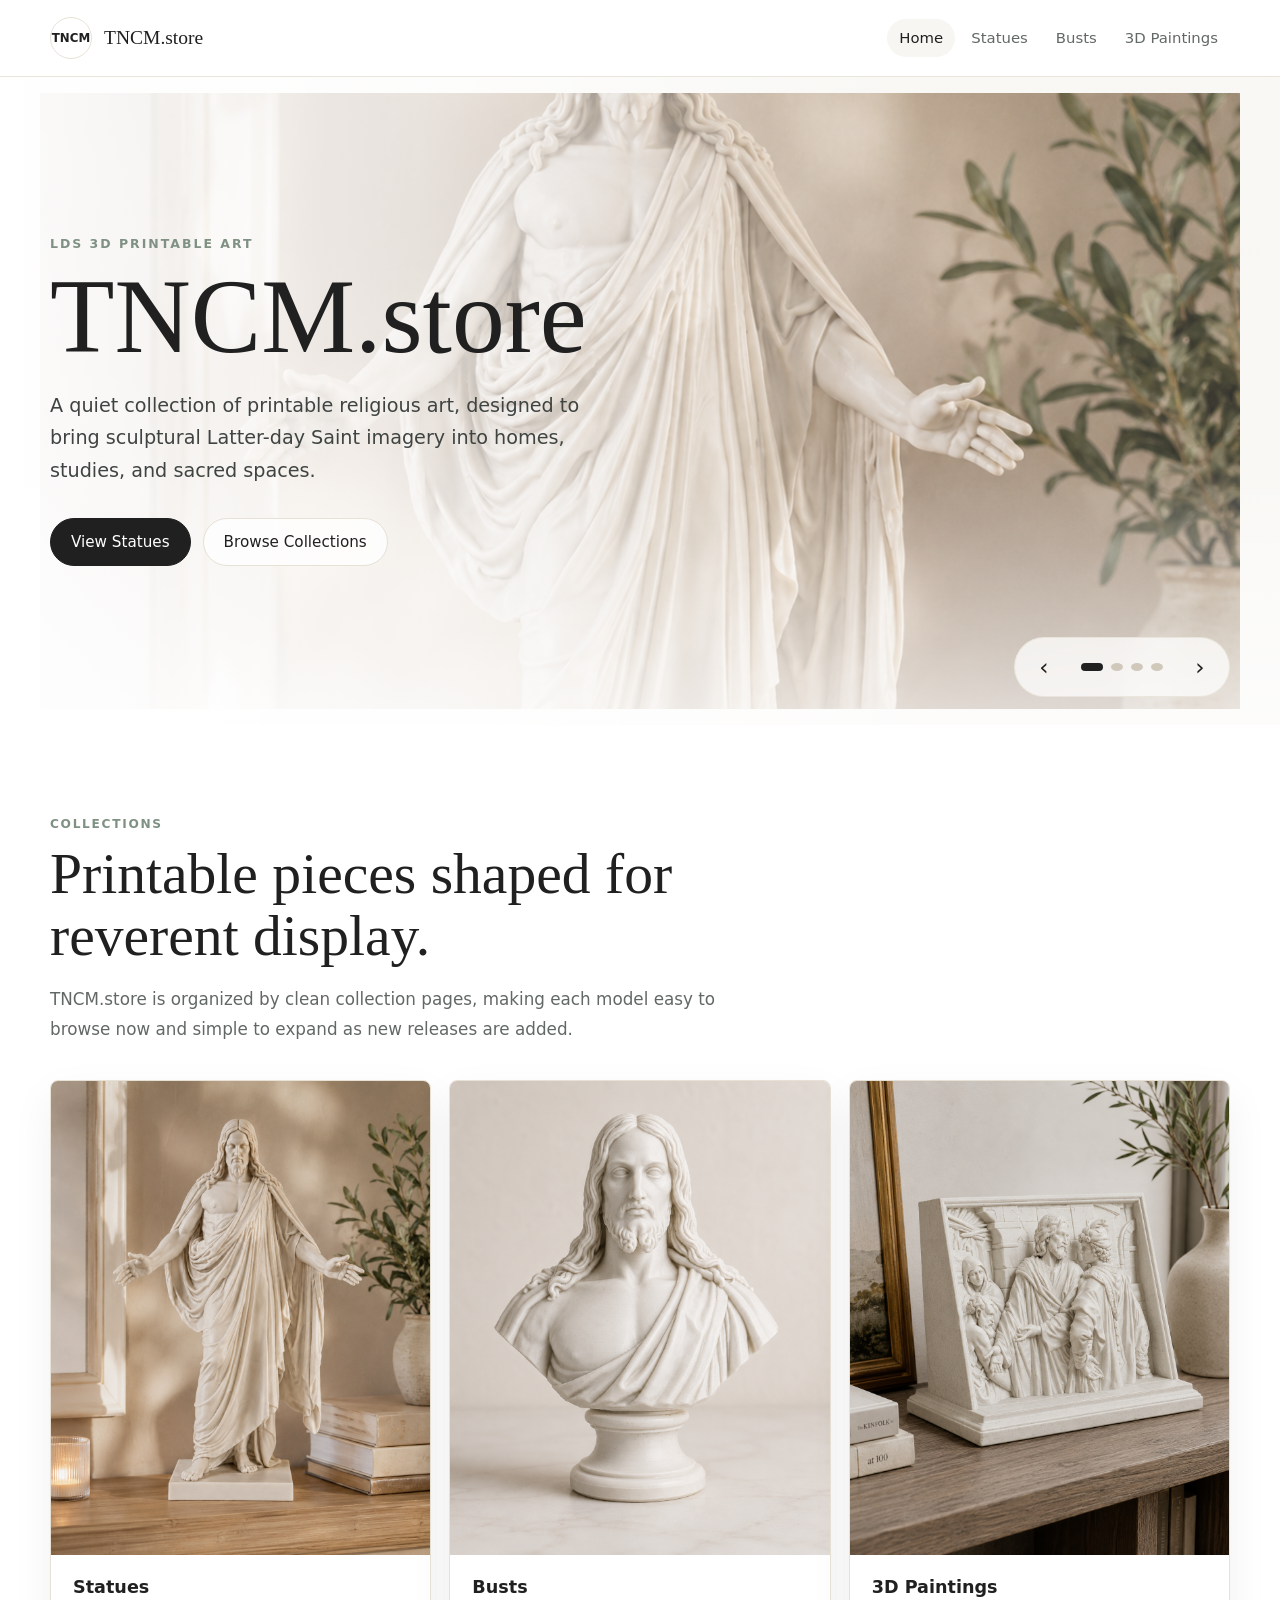
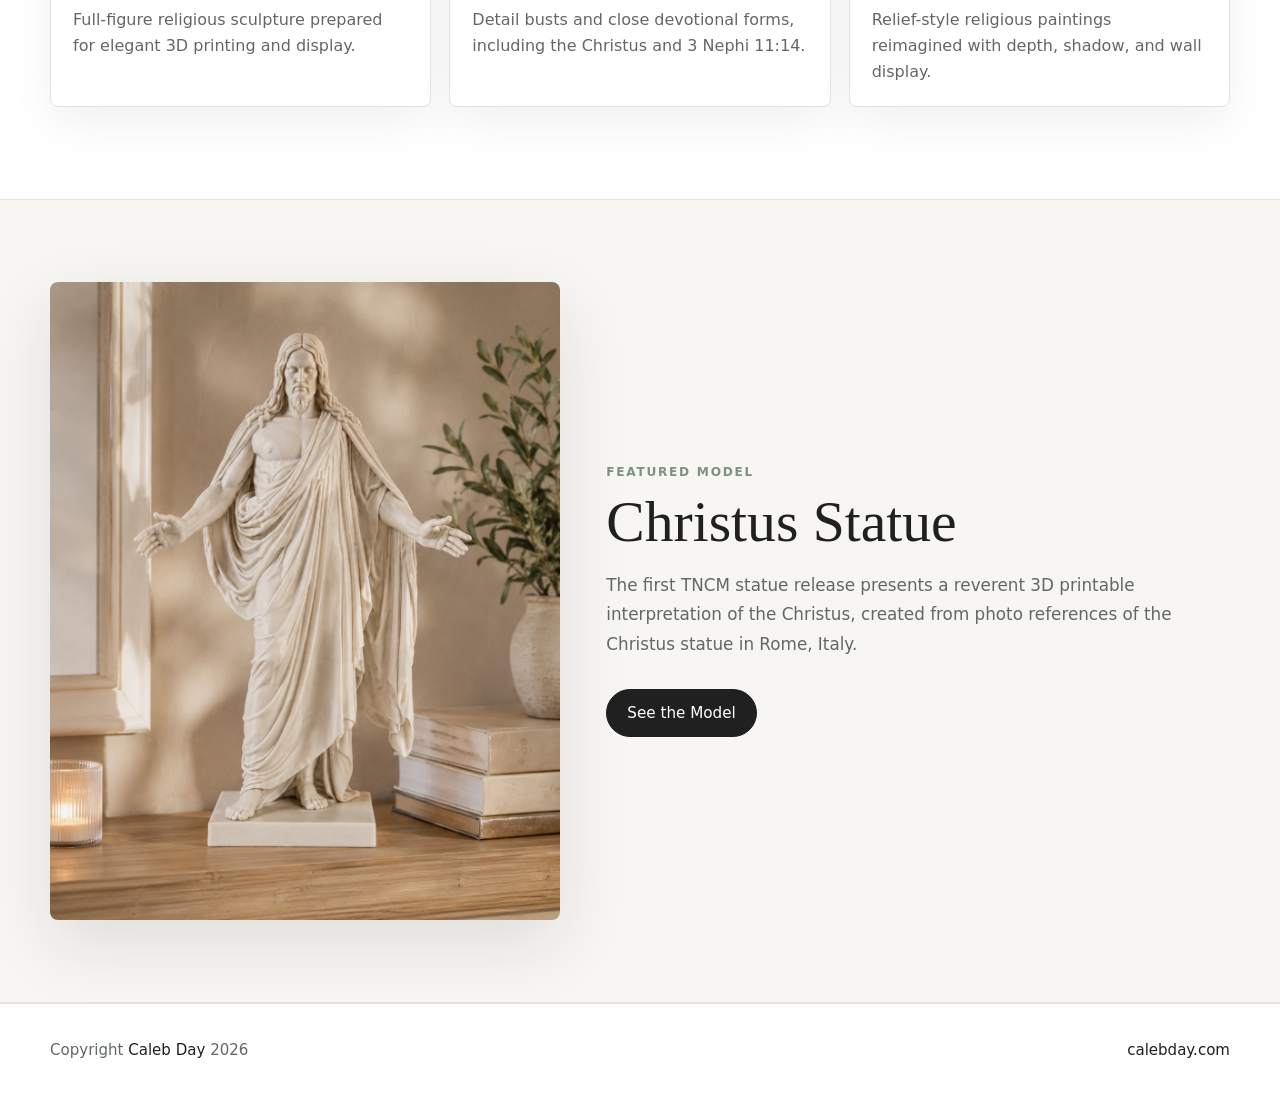
==== index.html @ ee612d79 "Create TNCM Store PWA" ====
<!doctype html>
<html lang="en">
  <head>
    <meta charset="utf-8">
    <meta name="viewport" content="width=device-width, initial-scale=1">
    <meta name="theme-color" content="#ffffff">
    <meta name="description" content="TNCM.store creates elegant Latter-day Saint 3D printable art by Caleb Day.">
    <meta property="og:title" content="TNCM.store">
    <meta property="og:description" content="Elegant LDS 3D printable art for homes, studies, and meaningful spaces.">
    <meta property="og:image" content="Images/Christus/hero.png">
    <meta property="og:type" content="website">
    <title>TNCM.store | LDS 3D Printable Art</title>
    <link rel="canonical" href="https://tncm.store/">
    <link rel="manifest" href="manifest.webmanifest">
    <link rel="icon" href="icons/icon.svg" type="image/svg+xml">
    <link rel="apple-touch-icon" href="icons/icon-192.png">
    <link rel="stylesheet" href="assets/styles.css">
  </head>
  <body>
    <header class="site-header">
      <div class="nav-wrap">
        <a class="brand" href="./" aria-label="TNCM.store home">
          <span class="brand-mark" aria-hidden="true">TNCM</span>
          <span>TNCM.store</span>
        </a>
        <nav class="site-nav" aria-label="Main navigation">
          <a href="./">Home</a>
          <a href="statues/">Statues</a>
          <a href="busts/">Busts</a>
          <a href="3d-paintings/">3D Paintings</a>
        </nav>
      </div>
    </header>

    <main>
      <section class="hero-carousel" data-carousel aria-label="Featured TNCM artwork">
        <div class="carousel-track">
          <figure class="carousel-slide active">
            <img src="Images/Christus/hero.png" alt="Christus statue 3D model in white material">
          </figure>
          <figure class="carousel-slide">
            <img src="Images/Christus Bust/hero.png" alt="Detail from the Christus 3D printable bust">
          </figure>
          <figure class="carousel-slide">
            <img src="Images/3 Nephi 11 14/hero.png" alt="3 Nephi 11:14 3D printable bust">
          </figure>
          <figure class="carousel-slide">
            <img src="Images/ChristAndTheRichYoungRuler/hero.png" alt="Christ and the rich young ruler 3D painting">
          </figure>
        </div>

        <div class="hero-content">
          <p class="eyebrow">LDS 3D printable art</p>
          <h1>TNCM.store</h1>
          <p class="hero-copy">A quiet collection of printable religious art, designed to bring sculptural Latter-day Saint imagery into homes, studies, and sacred spaces.</p>
          <div class="hero-actions">
            <a class="button" href="statues/">View Statues</a>
            <a class="button secondary" href="#collections">Browse Collections</a>
          </div>
        </div>

        <div class="carousel-controls" aria-label="Carousel controls">
          <button class="icon-button" type="button" data-carousel-prev aria-label="Previous image">&#8249;</button>
          <div class="carousel-dots" aria-label="Choose featured image">
            <button class="carousel-dot active" type="button" aria-label="Show image 1"></button>
            <button class="carousel-dot" type="button" aria-label="Show image 2"></button>
            <button class="carousel-dot" type="button" aria-label="Show image 3"></button>
            <button class="carousel-dot" type="button" aria-label="Show image 4"></button>
          </div>
          <button class="icon-button" type="button" data-carousel-next aria-label="Next image">&#8250;</button>
        </div>
      </section>

      <section class="section" id="collections">
        <p class="section-kicker">Collections</p>
        <h2 class="section-heading">Printable pieces shaped for reverent display.</h2>
        <p class="section-lede">TNCM.store is organized by clean collection pages, making each model easy to browse now and simple to expand as new releases are added.</p>

        <div class="collection-grid">
          <a class="collection-card" href="statues/">
            <div class="collection-media">
              <img src="Images/Christus/hero.png" alt="Christus statue collection preview">
            </div>
            <div class="collection-body">
              <h3>Statues</h3>
              <p>Full-figure religious sculpture prepared for elegant 3D printing and display.</p>
            </div>
          </a>

          <a class="collection-card" href="busts/">
            <div class="collection-media">
              <img src="Images/Christus Bust/hero.png" alt="Detail from the Christus collection preview">
            </div>
            <div class="collection-body">
              <h3>Busts</h3>
              <p>Detail busts and close devotional forms, including the Christus and 3 Nephi 11:14.</p>
            </div>
          </a>

          <a class="collection-card" href="3d-paintings/">
            <div class="collection-media">
              <img src="Images/ChristAndTheRichYoungRuler/hero.png" alt="Christ and the rich young ruler 3D painting preview">
            </div>
            <div class="collection-body">
              <h3>3D Paintings</h3>
              <p>Relief-style religious paintings reimagined with depth, shadow, and wall display.</p>
            </div>
          </a>
        </div>
      </section>

      <section class="feature-band">
        <div class="feature-inner">
          <div class="feature-image">
            <img src="Images/Christus/hero.png" alt="Christus statue 3D model preview">
          </div>
          <div>
            <p class="section-kicker">Featured model</p>
            <h2 class="section-heading">Christus Statue</h2>
            <p class="section-lede">The first TNCM statue release presents a reverent 3D printable interpretation of the Christus, created from photo references of the Christus statue in Rome, Italy.</p>
            <div class="button-row">
              <a class="button" href="statues/">See the Model</a>
            </div>
          </div>
        </div>
      </section>
    </main>

    <footer class="site-footer">
      <div class="footer-inner">
        <span>Copyright <a href="https://calebday.com/">Caleb Day</a> 2026</span>
        <a href="https://calebday.com/">calebday.com</a>
      </div>
    </footer>

    <script src="assets/app.js" defer></script>
  </body>
</html>
---- assets/styles.css ----
:root {
  --ink: #202020;
  --muted: #626866;
  --line: #e7e1d6;
  --paper: #ffffff;
  --soft: #f7f6f2;
  --stone: #b7afa2;
  --gold: #c3a35f;
  --sage: #7f9183;
  --shadow: 0 24px 70px rgba(24, 24, 24, 0.11);
  --max: 1180px;
  --header: 76px;
}

* {
  box-sizing: border-box;
}

html {
  color: var(--ink);
  background: var(--paper);
  font-family: Inter, ui-sans-serif, system-ui, -apple-system, BlinkMacSystemFont, "Segoe UI", sans-serif;
  scroll-behavior: smooth;
}

body {
  margin: 0;
  min-width: 320px;
  color: var(--ink);
  background: var(--paper);
}

body.modal-open {
  overflow: hidden;
}

img {
  display: block;
  max-width: 100%;
}

a {
  color: inherit;
}

.site-header {
  position: sticky;
  top: 0;
  z-index: 20;
  border-bottom: 1px solid rgba(231, 225, 214, 0.88);
  background: rgba(255, 255, 255, 0.88);
  backdrop-filter: blur(18px);
}

.nav-wrap {
  width: calc(100% - 32px);
  max-width: var(--max);
  min-height: var(--header);
  margin: 0 auto;
  display: flex;
  align-items: center;
  justify-content: space-between;
  gap: 24px;
}

.brand {
  display: inline-flex;
  align-items: center;
  gap: 12px;
  min-width: max-content;
  text-decoration: none;
  font-family: Georgia, "Times New Roman", serif;
  font-size: 1.22rem;
  letter-spacing: 0;
}

.brand-mark {
  display: grid;
  width: 42px;
  height: 42px;
  place-items: center;
  border: 1px solid var(--line);
  border-radius: 50%;
  color: var(--ink);
  font-family: Inter, ui-sans-serif, system-ui, sans-serif;
  font-size: 0.74rem;
  font-weight: 700;
}

.site-nav {
  display: flex;
  align-items: center;
  justify-content: flex-end;
  gap: 4px;
  overflow-x: auto;
  scrollbar-width: none;
}

.site-nav::-webkit-scrollbar {
  display: none;
}

.site-nav a {
  min-width: max-content;
  padding: 10px 12px;
  border-radius: 999px;
  color: var(--muted);
  font-size: 0.93rem;
  text-decoration: none;
  transition: color 160ms ease, background 160ms ease;
}

.site-nav a:hover,
.site-nav a:focus-visible,
.site-nav a.active {
  color: var(--ink);
  background: var(--soft);
  outline: none;
}

.hero-carousel {
  position: relative;
  display: grid;
  min-height: 520px;
  height: clamp(520px, 72svh, 720px);
  isolation: isolate;
  overflow: hidden;
  background: var(--soft);
}

.hero-carousel::after {
  content: "";
  position: absolute;
  inset: 0;
  z-index: 2;
  background:
    linear-gradient(90deg, rgba(255, 255, 255, 0.95) 0%, rgba(255, 255, 255, 0.76) 33%, rgba(255, 255, 255, 0.1) 72%),
    linear-gradient(0deg, rgba(255, 255, 255, 0.72), rgba(255, 255, 255, 0.08) 42%);
  pointer-events: none;
}

.carousel-track {
  position: absolute;
  inset: 0;
  z-index: 1;
}

.carousel-slide {
  position: absolute;
  inset: 0;
  opacity: 0;
  transition: opacity 600ms ease;
}

.carousel-slide.active {
  opacity: 1;
}

.carousel-slide img {
  width: 100%;
  height: 100%;
  object-fit: cover;
  object-position: center 30%;
}

.hero-content {
  position: relative;
  z-index: 3;
  align-self: center;
  width: calc(100% - 32px);
  max-width: var(--max);
  margin: 0 auto;
  padding: 48px 0;
}

.eyebrow {
  margin: 0 0 16px;
  color: var(--sage);
  font-size: 0.78rem;
  font-weight: 700;
  letter-spacing: 0.16em;
  text-transform: uppercase;
}

h1,
h2,
h3,
p {
  overflow-wrap: anywhere;
}

h1,
.page-title {
  max-width: 680px;
  margin: 0;
  font-family: Georgia, "Times New Roman", serif;
  font-size: 6.6rem;
  font-weight: 400;
  line-height: 0.95;
  letter-spacing: 0;
}

.hero-copy {
  max-width: 560px;
  margin: 22px 0 0;
  color: #3f4442;
  font-size: 1.2rem;
  line-height: 1.7;
}

.hero-actions,
.button-row {
  display: flex;
  flex-wrap: wrap;
  align-items: center;
  gap: 12px;
  margin-top: 30px;
}

.button,
button.button {
  display: inline-flex;
  min-height: 48px;
  align-items: center;
  justify-content: center;
  gap: 10px;
  border: 1px solid var(--ink);
  border-radius: 999px;
  padding: 0 20px;
  background: var(--ink);
  color: #ffffff;
  font: inherit;
  font-size: 0.95rem;
  text-decoration: none;
  cursor: pointer;
  transition: background 160ms ease, border-color 160ms ease, color 160ms ease, transform 160ms ease;
}

.button:hover,
.button:focus-visible {
  background: #000000;
  border-color: #000000;
  outline: none;
  transform: translateY(-1px);
}

.button.secondary {
  background: rgba(255, 255, 255, 0.82);
  color: var(--ink);
  border-color: var(--line);
}

.button.secondary:hover,
.button.secondary:focus-visible {
  background: #ffffff;
  border-color: var(--ink);
}

.carousel-controls {
  position: absolute;
  right: max(16px, calc((100vw - var(--max)) / 2));
  bottom: 28px;
  z-index: 4;
  display: flex;
  align-items: center;
  gap: 10px;
  padding: 8px;
  border: 1px solid rgba(231, 225, 214, 0.8);
  border-radius: 999px;
  background: rgba(255, 255, 255, 0.74);
  backdrop-filter: blur(14px);
}

.icon-button {
  display: grid;
  width: 42px;
  height: 42px;
  place-items: center;
  border: 1px solid transparent;
  border-radius: 50%;
  background: transparent;
  color: var(--ink);
  font: inherit;
  font-size: 1.45rem;
  line-height: 1;
  cursor: pointer;
}

.icon-button:hover,
.icon-button:focus-visible {
  border-color: var(--line);
  background: #ffffff;
  outline: none;
}

.carousel-dots {
  display: flex;
  align-items: center;
  gap: 8px;
  padding: 0 6px;
}

.carousel-dot {
  width: 8px;
  height: 8px;
  border: 0;
  border-radius: 50%;
  background: #cfc8bb;
  cursor: pointer;
}

.carousel-dot.active {
  width: 22px;
  border-radius: 999px;
  background: var(--ink);
}

.section {
  width: calc(100% - 32px);
  max-width: var(--max);
  margin: 0 auto;
  padding: 92px 0;
}

.section.compact {
  padding: 64px 0;
}

.section-kicker {
  margin: 0 0 12px;
  color: var(--sage);
  font-size: 0.76rem;
  font-weight: 800;
  letter-spacing: 0.14em;
  text-transform: uppercase;
}

.section-heading {
  max-width: 820px;
  margin: 0;
  font-family: Georgia, "Times New Roman", serif;
  font-size: 3.6rem;
  font-weight: 400;
  line-height: 1.08;
  letter-spacing: 0;
}

.section-lede {
  max-width: 720px;
  margin: 18px 0 0;
  color: var(--muted);
  font-size: 1.05rem;
  line-height: 1.75;
}

.collection-grid {
  display: grid;
  grid-template-columns: repeat(3, minmax(0, 1fr));
  gap: 18px;
  margin-top: 36px;
}

.collection-card {
  min-width: 0;
  overflow: hidden;
  border: 1px solid var(--line);
  border-radius: 8px;
  background: #ffffff;
  text-decoration: none;
  box-shadow: 0 16px 44px rgba(23, 23, 23, 0.06);
  transition: transform 180ms ease, box-shadow 180ms ease, border-color 180ms ease;
}

.collection-card:hover,
.collection-card:focus-visible {
  border-color: #d5c395;
  box-shadow: var(--shadow);
  outline: none;
  transform: translateY(-3px);
}

.collection-media {
  aspect-ratio: 4 / 5;
  background: var(--soft);
}

.collection-media img {
  width: 100%;
  height: 100%;
  object-fit: cover;
  object-position: center 28%;
}

.collection-media.wide img {
  object-fit: contain;
  padding: 18px;
  background: #ffffff;
}

.product-stack {
  display: grid;
  gap: 96px;
}

.collection-placeholder {
  display: grid;
  height: 100%;
  place-items: center;
  border-bottom: 1px solid var(--line);
  background:
    linear-gradient(135deg, rgba(195, 163, 95, 0.16), rgba(127, 145, 131, 0.1)),
    #fbfaf7;
  color: var(--stone);
  font-family: Georgia, "Times New Roman", serif;
  font-size: 4.2rem;
}

.collection-body {
  padding: 22px;
}

.collection-body h3 {
  margin: 0;
  font-size: 1.1rem;
  letter-spacing: 0;
}

.collection-body p {
  margin: 10px 0 0;
  color: var(--muted);
  line-height: 1.6;
}

.feature-band {
  background: var(--soft);
  border-block: 1px solid var(--line);
}

.feature-inner {
  width: calc(100% - 32px);
  max-width: var(--max);
  margin: 0 auto;
  padding: 82px 0;
  display: grid;
  grid-template-columns: minmax(0, 0.9fr) minmax(0, 1.1fr);
  gap: 46px;
  align-items: center;
}

.feature-image {
  overflow: hidden;
  border-radius: 8px;
  background: #ffffff;
  box-shadow: var(--shadow);
}

.feature-image img {
  width: 100%;
  aspect-ratio: 4 / 5;
  object-fit: cover;
  object-position: center 25%;
}

.page-hero {
  border-bottom: 1px solid var(--line);
  background: var(--soft);
}

.page-hero-inner {
  width: calc(100% - 32px);
  max-width: var(--max);
  margin: 0 auto;
  padding: 86px 0 64px;
}

.page-hero .page-title {
  font-size: 5.6rem;
}

.page-hero-copy {
  max-width: 760px;
  margin: 22px 0 0;
  color: var(--muted);
  font-size: 1.1rem;
  line-height: 1.75;
}

.product-showcase {
  display: grid;
  grid-template-columns: minmax(0, 1.05fr) minmax(320px, 0.95fr);
  gap: 54px;
  align-items: start;
}

.product-gallery {
  min-width: 0;
}

.main-image {
  overflow: hidden;
  border: 1px solid var(--line);
  border-radius: 8px;
  background: var(--soft);
  box-shadow: var(--shadow);
}

.main-image img {
  width: 100%;
  aspect-ratio: 4 / 5;
  object-fit: cover;
  object-position: center 25%;
}

.main-image.wide img {
  aspect-ratio: 5 / 4;
  object-fit: contain;
  padding: 18px;
  background: #ffffff;
}

.thumbnail-row {
  display: grid;
  grid-template-columns: repeat(6, minmax(0, 1fr));
  gap: 10px;
  margin-top: 12px;
}

.thumbnail {
  overflow: hidden;
  border: 1px solid var(--line);
  border-radius: 8px;
  padding: 0;
  background: #ffffff;
  cursor: pointer;
}

.thumbnail[aria-current="true"] {
  border-color: var(--gold);
  box-shadow: 0 0 0 2px rgba(195, 163, 95, 0.24);
}

.thumbnail img {
  width: 100%;
  aspect-ratio: 1;
  object-fit: cover;
  object-position: center 25%;
}

.thumbnail.contain img {
  object-fit: contain;
  padding: 6px;
  background: #ffffff;
}

.product-info {
  padding-top: 12px;
}

.product-info h2 {
  margin: 0;
  font-family: Georgia, "Times New Roman", serif;
  font-size: 3.2rem;
  font-weight: 400;
  line-height: 1.08;
  letter-spacing: 0;
}

.product-info p {
  color: var(--muted);
  font-size: 1rem;
  line-height: 1.75;
}

.scripture-quote {
  margin: 24px 0;
  padding: 22px 24px;
  border-left: 3px solid var(--gold);
  background: var(--soft);
  color: #3f4442;
  font-family: Georgia, "Times New Roman", serif;
  font-size: 1.18rem;
  line-height: 1.6;
}

.scripture-quote cite {
  display: block;
  margin-top: 12px;
  color: var(--muted);
  font-family: Inter, ui-sans-serif, system-ui, sans-serif;
  font-size: 0.86rem;
  font-style: normal;
  letter-spacing: 0.08em;
  text-transform: uppercase;
}

.detail-list {
  display: grid;
  gap: 12px;
  margin: 28px 0;
  padding: 0;
  list-style: none;
}

.detail-list li {
  display: flex;
  gap: 12px;
  align-items: baseline;
  padding-bottom: 12px;
  border-bottom: 1px solid var(--line);
  color: var(--muted);
}

.detail-list strong {
  min-width: 118px;
  color: var(--ink);
  font-size: 0.86rem;
  text-transform: uppercase;
  letter-spacing: 0.08em;
}

.text-link {
  color: var(--ink);
  text-decoration-thickness: 1px;
  text-underline-offset: 4px;
}

.text-link:hover,
.text-link:focus-visible {
  color: #000000;
  outline: none;
}

.gallery-grid {
  display: grid;
  grid-template-columns: repeat(3, minmax(0, 1fr));
  gap: 14px;
  margin-top: 36px;
}

.gallery-grid img {
  width: 100%;
  aspect-ratio: 4 / 5;
  object-fit: cover;
  object-position: center 25%;
  border: 1px solid var(--line);
  border-radius: 8px;
  background: var(--soft);
}

.gallery-grid.wide img {
  aspect-ratio: 5 / 4;
  object-fit: contain;
  padding: 14px;
  background: #ffffff;
}

.gallery-grid img.contain {
  object-fit: contain;
  padding: 14px;
  background: #ffffff;
}

.empty-state {
  width: 100%;
  max-width: 760px;
  padding: 46px;
  border: 1px solid var(--line);
  border-radius: 8px;
  background: #ffffff;
  box-shadow: 0 16px 44px rgba(23, 23, 23, 0.06);
}

.empty-state h2 {
  margin: 0;
  font-family: Georgia, "Times New Roman", serif;
  font-size: 3rem;
  font-weight: 400;
}

.empty-state p {
  color: var(--muted);
  line-height: 1.7;
}

.modal {
  position: fixed;
  inset: 0;
  z-index: 50;
  display: none;
  align-items: center;
  justify-content: center;
  padding: 20px;
  background: rgba(32, 32, 32, 0.34);
}

.modal.open {
  display: flex;
}

.modal-panel {
  position: relative;
  width: min(440px, 100%);
  border: 1px solid var(--line);
  border-radius: 8px;
  padding: 34px;
  background: #ffffff;
  box-shadow: var(--shadow);
  text-align: center;
}

.modal-panel h2 {
  margin: 0;
  font-family: Georgia, "Times New Roman", serif;
  font-size: 2.25rem;
  font-weight: 400;
}

.modal-panel p {
  margin: 12px 0 0;
  color: var(--muted);
  line-height: 1.6;
}

.modal-close {
  position: absolute;
  top: 12px;
  right: 12px;
}

.site-footer {
  border-top: 1px solid var(--line);
  background: #ffffff;
}

.footer-inner {
  width: calc(100% - 32px);
  max-width: var(--max);
  min-height: 92px;
  margin: 0 auto;
  display: flex;
  align-items: center;
  justify-content: space-between;
  gap: 16px;
  color: var(--muted);
  font-size: 0.94rem;
}

.footer-inner a {
  color: var(--ink);
  text-decoration: none;
}

.footer-inner a:hover,
.footer-inner a:focus-visible {
  text-decoration: underline;
  text-underline-offset: 4px;
  outline: none;
}

@media (max-width: 900px) {
  .nav-wrap {
    align-items: flex-start;
    flex-direction: column;
    gap: 10px;
    padding: 14px 0;
  }

  .site-nav {
    width: 100%;
    justify-content: flex-start;
  }

  .hero-carousel {
    min-height: 560px;
    height: 72svh;
  }

  .hero-carousel::after {
    background:
      linear-gradient(0deg, rgba(255, 255, 255, 0.94) 0%, rgba(255, 255, 255, 0.72) 42%, rgba(255, 255, 255, 0.18) 100%);
  }

  .hero-content {
    align-self: end;
    padding-bottom: 92px;
  }

  h1,
  .page-title {
    font-size: 4.4rem;
  }

  .hero-copy {
    font-size: 1.08rem;
  }

  .section-heading {
    font-size: 2.9rem;
  }

  .collection-placeholder {
    font-size: 3.4rem;
  }

  .page-hero .page-title {
    font-size: 4.2rem;
  }

  .product-info h2 {
    font-size: 2.8rem;
  }

  .carousel-controls {
    right: 16px;
    left: 16px;
    justify-content: space-between;
  }

  .collection-grid,
  .feature-inner,
  .product-showcase {
    grid-template-columns: 1fr;
  }

  .feature-inner {
    gap: 30px;
  }

  .product-info {
    padding-top: 0;
  }
}

@media (max-width: 640px) {
  h1,
  .page-title {
    font-size: 3.35rem;
  }

  .hero-copy {
    font-size: 1rem;
  }

  .section-heading {
    font-size: 2.35rem;
  }

  .collection-placeholder {
    font-size: 2.8rem;
  }

  .page-hero .page-title {
    font-size: 3.2rem;
  }

  .product-info h2,
  .empty-state h2 {
    font-size: 2.35rem;
  }

  .section {
    padding: 68px 0;
  }

  .page-hero-inner {
    padding: 64px 0 48px;
  }

  .hero-actions,
  .button-row {
    align-items: stretch;
    flex-direction: column;
  }

  .button,
  button.button {
    width: 100%;
  }

  .thumbnail-row {
    grid-template-columns: repeat(3, minmax(0, 1fr));
  }

  .gallery-grid {
    grid-template-columns: repeat(2, minmax(0, 1fr));
  }

  .detail-list li {
    display: grid;
    gap: 4px;
  }

  .footer-inner {
    align-items: flex-start;
    flex-direction: column;
    justify-content: center;
    padding: 24px 0;
  }
}
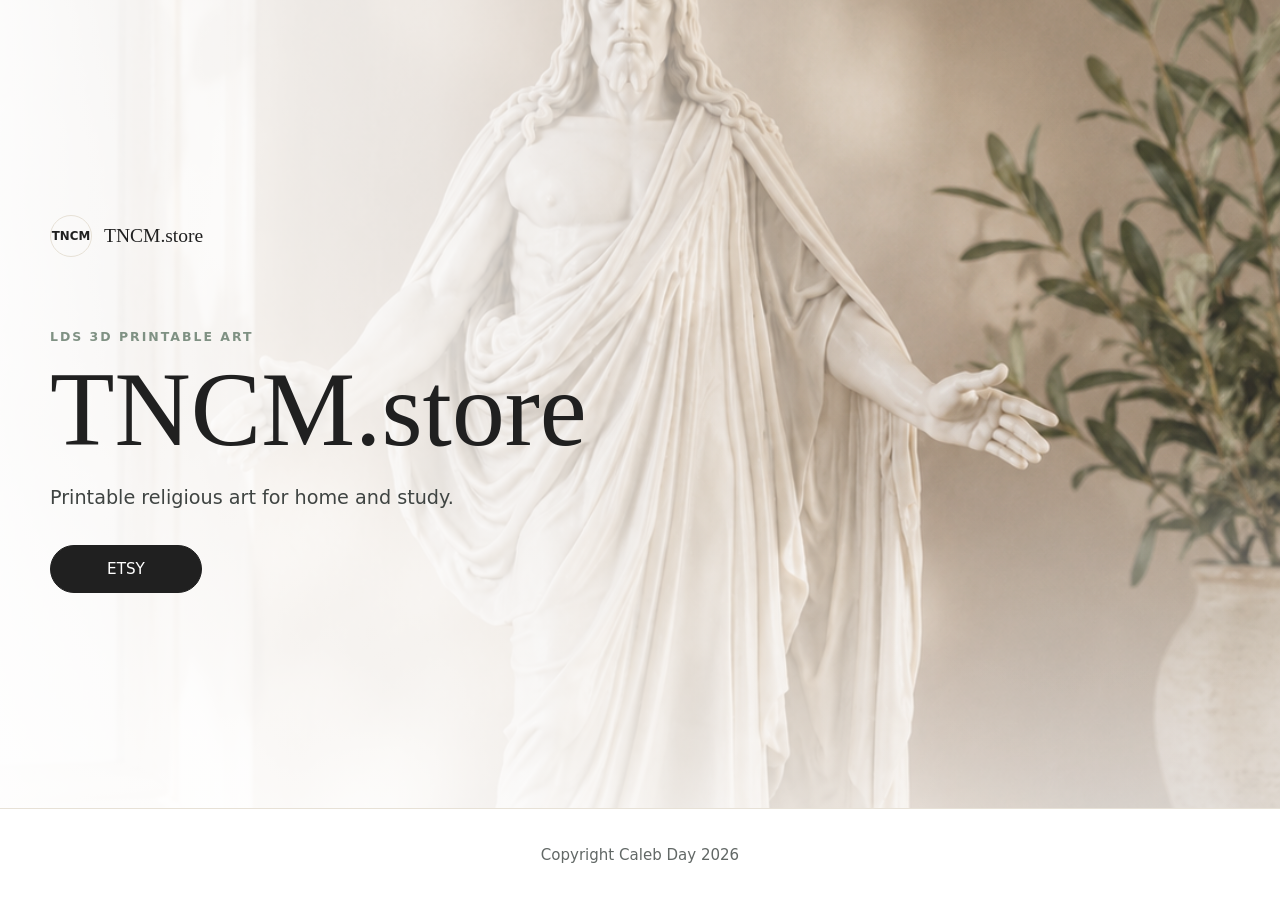
==== commit 3e048d39: "Prepare temporary Pages landing page" ====
--- a/index.html
+++ b/index.html
@@ -16,120 +16,31 @@
     <link rel="apple-touch-icon" href="icons/icon-192.png">
     <link rel="stylesheet" href="assets/styles.css">
   </head>
-  <body>
-    <header class="site-header">
-      <div class="nav-wrap">
-        <a class="brand" href="./" aria-label="TNCM.store home">
-          <span class="brand-mark" aria-hidden="true">TNCM</span>
-          <span>TNCM.store</span>
-        </a>
-        <nav class="site-nav" aria-label="Main navigation">
-          <a href="./">Home</a>
-          <a href="statues/">Statues</a>
-          <a href="busts/">Busts</a>
-          <a href="3d-paintings/">3D Paintings</a>
-        </nav>
-      </div>
-    </header>
+  <body class="landing-page">
+    <main>
+      <section class="temporary-landing" aria-label="TNCM.store">
+        <figure class="landing-hero-image" aria-hidden="true">
+          <img src="Images/Christus/hero.png" alt="">
+        </figure>
 
-    <main>
-      <section class="hero-carousel" data-carousel aria-label="Featured TNCM artwork">
-        <div class="carousel-track">
-          <figure class="carousel-slide active">
-            <img src="Images/Christus/hero.png" alt="Christus statue 3D model in white material">
-          </figure>
-          <figure class="carousel-slide">
-            <img src="Images/Christus Bust/hero.png" alt="Detail from the Christus 3D printable bust">
-          </figure>
-          <figure class="carousel-slide">
-            <img src="Images/3 Nephi 11 14/hero.png" alt="3 Nephi 11:14 3D printable bust">
-          </figure>
-          <figure class="carousel-slide">
-            <img src="Images/ChristAndTheRichYoungRuler/hero.png" alt="Christ and the rich young ruler 3D painting">
-          </figure>
-        </div>
-
-        <div class="hero-content">
+        <div class="landing-content">
+          <div class="landing-brand" aria-label="TNCM.store">
+            <span class="brand-mark" aria-hidden="true">TNCM</span>
+            <span>TNCM.store</span>
+          </div>
           <p class="eyebrow">LDS 3D printable art</p>
           <h1>TNCM.store</h1>
-          <p class="hero-copy">A quiet collection of printable religious art, designed to bring sculptural Latter-day Saint imagery into homes, studies, and sacred spaces.</p>
+          <p class="hero-copy">Printable religious art for home and study.</p>
           <div class="hero-actions">
-            <a class="button" href="statues/">View Statues</a>
-            <a class="button secondary" href="#collections">Browse Collections</a>
-          </div>
-        </div>
-
-        <div class="carousel-controls" aria-label="Carousel controls">
-          <button class="icon-button" type="button" data-carousel-prev aria-label="Previous image">&#8249;</button>
-          <div class="carousel-dots" aria-label="Choose featured image">
-            <button class="carousel-dot active" type="button" aria-label="Show image 1"></button>
-            <button class="carousel-dot" type="button" aria-label="Show image 2"></button>
-            <button class="carousel-dot" type="button" aria-label="Show image 3"></button>
-            <button class="carousel-dot" type="button" aria-label="Show image 4"></button>
-          </div>
-          <button class="icon-button" type="button" data-carousel-next aria-label="Next image">&#8250;</button>
-        </div>
-      </section>
-
-      <section class="section" id="collections">
-        <p class="section-kicker">Collections</p>
-        <h2 class="section-heading">Printable pieces shaped for reverent display.</h2>
-        <p class="section-lede">TNCM.store is organized by clean collection pages, making each model easy to browse now and simple to expand as new releases are added.</p>
-
-        <div class="collection-grid">
-          <a class="collection-card" href="statues/">
-            <div class="collection-media">
-              <img src="Images/Christus/hero.png" alt="Christus statue collection preview">
-            </div>
-            <div class="collection-body">
-              <h3>Statues</h3>
-              <p>Full-figure religious sculpture prepared for elegant 3D printing and display.</p>
-            </div>
-          </a>
-
-          <a class="collection-card" href="busts/">
-            <div class="collection-media">
-              <img src="Images/Christus Bust/hero.png" alt="Detail from the Christus collection preview">
-            </div>
-            <div class="collection-body">
-              <h3>Busts</h3>
-              <p>Detail busts and close devotional forms, including the Christus and 3 Nephi 11:14.</p>
-            </div>
-          </a>
-
-          <a class="collection-card" href="3d-paintings/">
-            <div class="collection-media">
-              <img src="Images/ChristAndTheRichYoungRuler/hero.png" alt="Christ and the rich young ruler 3D painting preview">
-            </div>
-            <div class="collection-body">
-              <h3>3D Paintings</h3>
-              <p>Relief-style religious paintings reimagined with depth, shadow, and wall display.</p>
-            </div>
-          </a>
-        </div>
-      </section>
-
-      <section class="feature-band">
-        <div class="feature-inner">
-          <div class="feature-image">
-            <img src="Images/Christus/hero.png" alt="Christus statue 3D model preview">
-          </div>
-          <div>
-            <p class="section-kicker">Featured model</p>
-            <h2 class="section-heading">Christus Statue</h2>
-            <p class="section-lede">The first TNCM statue release presents a reverent 3D printable interpretation of the Christus, created from photo references of the Christus statue in Rome, Italy.</p>
-            <div class="button-row">
-              <a class="button" href="statues/">See the Model</a>
-            </div>
+            <a class="button" href="https://www.etsy.com/shop/TNCMstore" target="_blank" rel="noopener">ETSY</a>
           </div>
         </div>
       </section>
     </main>
 
-    <footer class="site-footer">
+    <footer class="site-footer landing-footer">
       <div class="footer-inner">
-        <span>Copyright <a href="https://calebday.com/">Caleb Day</a> 2026</span>
-        <a href="https://calebday.com/">calebday.com</a>
+        <span>Copyright Caleb Day 2026</span>
       </div>
     </footer>
 
--- a/assets/styles.css
+++ b/assets/styles.css
@@ -256,6 +256,77 @@
   border-color: var(--ink);
 }
 
+.landing-page {
+  background: var(--soft);
+}
+
+.temporary-landing {
+  position: relative;
+  min-height: calc(100svh - 92px);
+  display: grid;
+  align-items: center;
+  isolation: isolate;
+  overflow: hidden;
+  padding: 54px 0;
+  background: var(--soft);
+}
+
+.temporary-landing::after {
+  content: "";
+  position: absolute;
+  inset: 0;
+  z-index: 2;
+  background:
+    linear-gradient(90deg, rgba(255, 255, 255, 0.96) 0%, rgba(255, 255, 255, 0.78) 34%, rgba(255, 255, 255, 0.08) 74%),
+    linear-gradient(0deg, rgba(255, 255, 255, 0.66), rgba(255, 255, 255, 0.06) 48%);
+  pointer-events: none;
+}
+
+.landing-hero-image {
+  position: absolute;
+  inset: 0;
+  z-index: 1;
+  margin: 0;
+}
+
+.landing-hero-image img {
+  width: 100%;
+  height: 100%;
+  object-fit: cover;
+  object-position: center 28%;
+}
+
+.landing-content {
+  position: relative;
+  z-index: 3;
+  width: calc(100% - 32px);
+  max-width: var(--max);
+  margin: 0 auto;
+}
+
+.landing-brand {
+  display: inline-flex;
+  align-items: center;
+  gap: 12px;
+  margin-bottom: 72px;
+  font-family: Georgia, "Times New Roman", serif;
+  font-size: 1.22rem;
+  letter-spacing: 0;
+}
+
+.temporary-landing .button {
+  min-width: 152px;
+}
+
+.landing-footer {
+  background: var(--paper);
+}
+
+.landing-footer .footer-inner {
+  min-height: 92px;
+  justify-content: center;
+}
+
 .carousel-controls {
   position: absolute;
   right: max(16px, calc((100vw - var(--max)) / 2));
@@ -785,6 +856,24 @@
     padding-bottom: 92px;
   }
 
+  .temporary-landing {
+    min-height: calc(100svh - 82px);
+  }
+
+  .temporary-landing::after {
+    background:
+      linear-gradient(0deg, rgba(255, 255, 255, 0.96) 0%, rgba(255, 255, 255, 0.76) 46%, rgba(255, 255, 255, 0.14) 100%);
+  }
+
+  .landing-content {
+    align-self: end;
+    padding-bottom: 56px;
+  }
+
+  .landing-brand {
+    margin-bottom: 54px;
+  }
+
   h1,
   .page-title {
     font-size: 4.4rem;
@@ -864,6 +953,19 @@
 
   .page-hero-inner {
     padding: 64px 0 48px;
+  }
+
+  .temporary-landing {
+    min-height: calc(100svh - 76px);
+    padding: 34px 0;
+  }
+
+  .landing-content {
+    padding-bottom: 34px;
+  }
+
+  .landing-brand {
+    margin-bottom: 44px;
   }
 
   .hero-actions,
@@ -896,4 +998,10 @@
     justify-content: center;
     padding: 24px 0;
   }
-}
+
+  .landing-footer .footer-inner {
+    align-items: center;
+    padding: 24px 0;
+    text-align: center;
+  }
+}
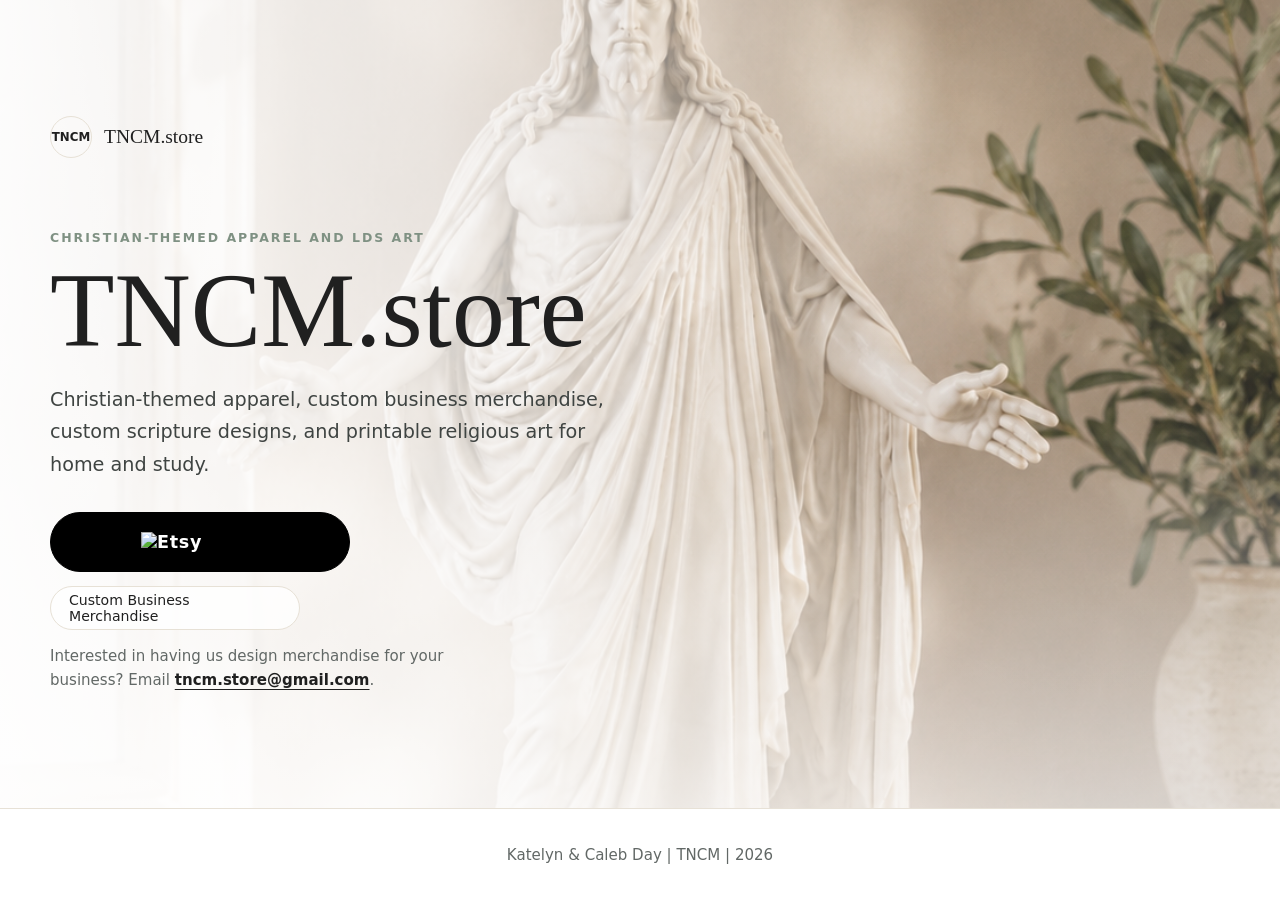
==== commit 28480e8e: "Update landing page merchandise CTAs" ====
--- a/index.html
+++ b/index.html
@@ -4,12 +4,12 @@
     <meta charset="utf-8">
     <meta name="viewport" content="width=device-width, initial-scale=1">
     <meta name="theme-color" content="#ffffff">
-    <meta name="description" content="TNCM.store creates elegant Latter-day Saint 3D printable art by Caleb Day.">
+    <meta name="description" content="TNCM.store sells Christian-themed apparel, custom business merchandise, custom scripture designs, and elegant LDS 3D printable art by Caleb Day.">
     <meta property="og:title" content="TNCM.store">
-    <meta property="og:description" content="Elegant LDS 3D printable art for homes, studies, and meaningful spaces.">
+    <meta property="og:description" content="Christian-themed apparel, custom business merchandise, custom scripture designs, and elegant LDS 3D printable art.">
     <meta property="og:image" content="Images/Christus/hero.png">
     <meta property="og:type" content="website">
-    <title>TNCM.store | LDS 3D Printable Art</title>
+    <title>TNCM.store | Christian Apparel, Custom Merchandise & LDS 3D Printable Art</title>
     <link rel="canonical" href="https://tncm.store/">
     <link rel="manifest" href="manifest.webmanifest">
     <link rel="icon" href="icons/icon.svg" type="image/svg+xml">
@@ -19,8 +19,21 @@
   <body class="landing-page">
     <main>
       <section class="temporary-landing" aria-label="TNCM.store">
-        <figure class="landing-hero-image" aria-hidden="true">
-          <img src="Images/Christus/hero.png" alt="">
+        <figure class="landing-hero-image" data-carousel aria-hidden="true">
+          <div class="carousel-track">
+            <div class="carousel-slide active">
+              <img src="Images/Christus/hero.png" alt="">
+            </div>
+            <div class="carousel-slide">
+              <img src="Images/Christus Bust/hero.png" alt="">
+            </div>
+            <div class="carousel-slide">
+              <img src="Images/3 Nephi 11 14/hero.png" alt="">
+            </div>
+            <div class="carousel-slide">
+              <img src="Images/ChristAndTheRichYoungRuler/hero.png" alt="">
+            </div>
+          </div>
         </figure>
 
         <div class="landing-content">
@@ -28,11 +41,15 @@
             <span class="brand-mark" aria-hidden="true">TNCM</span>
             <span>TNCM.store</span>
           </div>
-          <p class="eyebrow">LDS 3D printable art</p>
+          <p class="eyebrow">Christian-themed apparel and LDS art</p>
           <h1>TNCM.store</h1>
-          <p class="hero-copy">Printable religious art for home and study.</p>
-          <div class="hero-actions">
-            <a class="button" href="https://www.etsy.com/shop/TNCMstore" target="_blank" rel="noopener">ETSY</a>
+          <p class="hero-copy">Christian-themed apparel, custom business merchandise, custom scripture designs, and printable religious art for home and study.</p>
+          <div class="hero-actions landing-actions">
+            <a class="button etsy-button" href="https://www.etsy.com/shop/TNCMstore" target="_blank" rel="noopener">
+              <img src="https://upload.wikimedia.org/wikipedia/commons/thumb/8/89/Etsy_logo.svg/1280px-Etsy_logo.svg.png" alt="Etsy">
+            </a>
+            <a class="button secondary printify-button" href="https://tncm.printify.me/" target="_blank" rel="noopener">Custom Business Merchandise</a>
+            <p class="merch-note">Interested in having us design merchandise for your business? Email <a href="mailto:tncm.store@gmail.com">tncm.store@gmail.com</a>.</p>
           </div>
         </div>
       </section>
@@ -40,7 +57,7 @@
 
     <footer class="site-footer landing-footer">
       <div class="footer-inner">
-        <span>Copyright Caleb Day 2026</span>
+        <span>Katelyn &amp; Caleb Day | TNCM | 2026</span>
       </div>
     </footer>
 
--- a/assets/styles.css
+++ b/assets/styles.css
@@ -299,9 +299,14 @@
 .landing-content {
   position: relative;
   z-index: 3;
+  min-width: 0;
   width: calc(100% - 32px);
   max-width: var(--max);
   margin: 0 auto;
+}
+
+.landing-content .hero-copy {
+  width: min(100%, 560px);
 }
 
 .landing-brand {
@@ -316,6 +321,57 @@
 
 .temporary-landing .button {
   min-width: 152px;
+}
+
+.landing-actions {
+  align-items: flex-start;
+  flex-direction: column;
+  gap: 14px;
+}
+
+.landing-actions .etsy-button {
+  width: min(100%, 300px);
+  min-height: 60px;
+  padding: 0 34px;
+  border-color: #000000;
+  background: #000000;
+  font-size: 1.1rem;
+  font-weight: 800;
+  letter-spacing: 0.04em;
+}
+
+.landing-actions .etsy-button img {
+  width: 118px;
+  height: auto;
+}
+
+.landing-actions .printify-button {
+  width: min(100%, 250px);
+  min-height: 44px;
+  padding: 0 18px;
+  font-size: 0.88rem;
+}
+
+.merch-note {
+  width: min(100%, 460px);
+  max-width: 460px;
+  margin: 0;
+  color: var(--muted);
+  font-size: 0.94rem;
+  line-height: 1.6;
+}
+
+.merch-note a {
+  color: var(--ink);
+  font-weight: 700;
+  text-decoration-thickness: 1px;
+  text-underline-offset: 4px;
+}
+
+.merch-note a:hover,
+.merch-note a:focus-visible {
+  color: #000000;
+  outline: none;
 }
 
 .landing-footer {
@@ -928,6 +984,7 @@
 
   .hero-copy {
     font-size: 1rem;
+    line-height: 1.55;
   }
 
   .section-heading {
@@ -961,6 +1018,9 @@
   }
 
   .landing-content {
+    width: min(calc(100% - 32px), 340px);
+    margin-left: 16px;
+    margin-right: auto;
     padding-bottom: 34px;
   }
 
@@ -976,6 +1036,11 @@
 
   .button,
   button.button {
+    width: 100%;
+  }
+
+  .landing-actions .etsy-button,
+  .landing-actions .printify-button {
     width: 100%;
   }
 
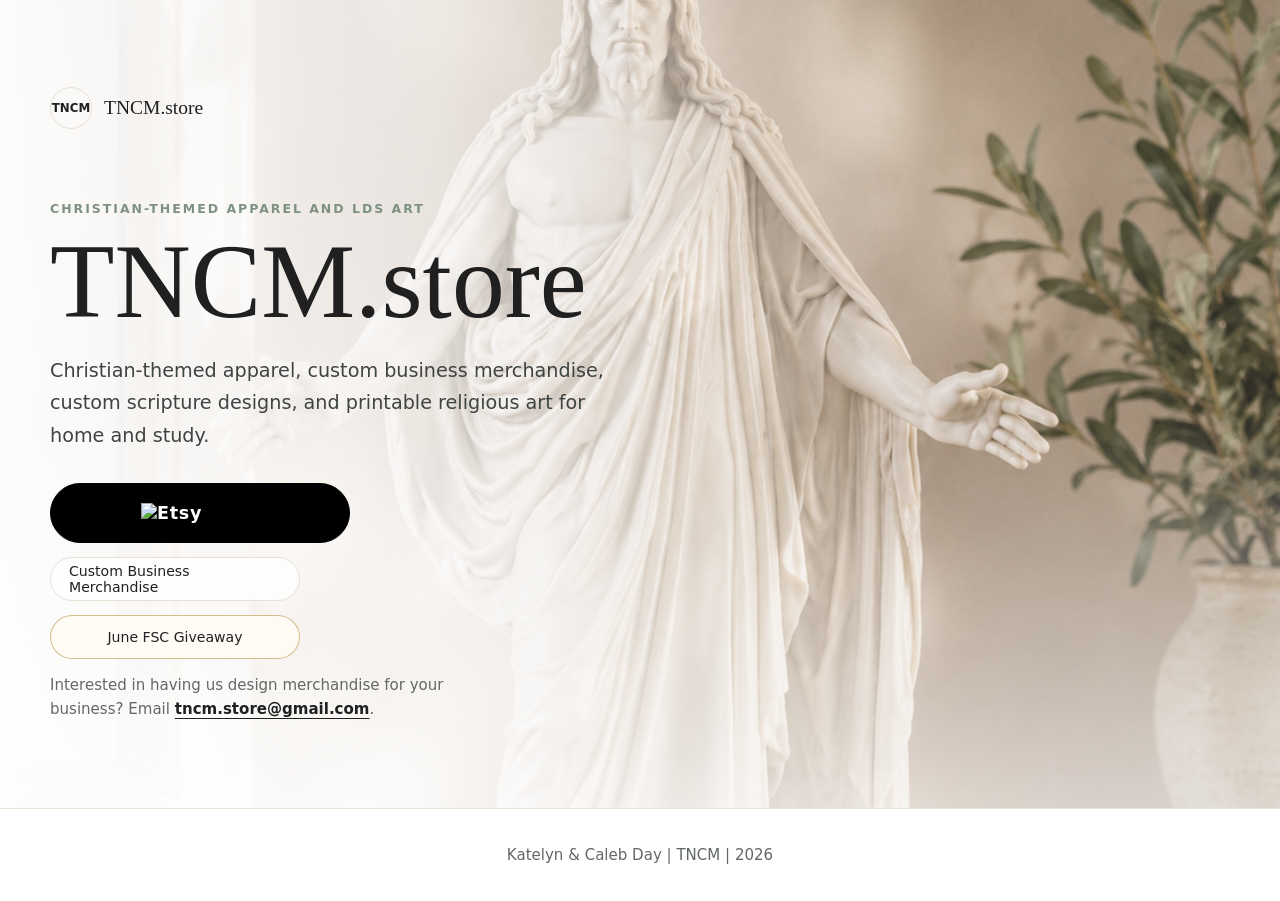
==== commit ab7b8689: "Add FSC giveaway form" ====
--- a/index.html
+++ b/index.html
@@ -49,6 +49,7 @@
               <img src="https://upload.wikimedia.org/wikipedia/commons/thumb/8/89/Etsy_logo.svg/1280px-Etsy_logo.svg.png" alt="Etsy">
             </a>
             <a class="button secondary printify-button" href="https://tncm.printify.me/" target="_blank" rel="noopener">Custom Business Merchandise</a>
+            <a class="button secondary fsc-landing-button" href="fsc/">June FSC Giveaway</a>
             <p class="merch-note">Interested in having us design merchandise for your business? Email <a href="mailto:tncm.store@gmail.com">tncm.store@gmail.com</a>.</p>
           </div>
         </div>
--- a/assets/styles.css
+++ b/assets/styles.css
@@ -352,6 +352,15 @@
   font-size: 0.88rem;
 }
 
+.landing-actions .fsc-landing-button {
+  width: min(100%, 250px);
+  min-height: 44px;
+  padding: 0 18px;
+  border-color: rgba(195, 163, 95, 0.7);
+  background: rgba(255, 252, 244, 0.9);
+  font-size: 0.88rem;
+}
+
 .merch-note {
   width: min(100%, 460px);
   max-width: 460px;
@@ -612,6 +621,305 @@
   line-height: 1.75;
 }
 
+.fsc-page {
+  background: var(--soft);
+}
+
+.fsc-main {
+  position: relative;
+  isolation: isolate;
+  overflow: hidden;
+  background:
+    radial-gradient(circle at 13% 18%, rgba(195, 163, 95, 0.2), transparent 29rem),
+    radial-gradient(circle at 91% 78%, rgba(127, 145, 131, 0.2), transparent 31rem),
+    var(--soft);
+}
+
+.fsc-main::before,
+.fsc-main::after {
+  content: "";
+  position: absolute;
+  z-index: -1;
+  border: 1px solid rgba(195, 163, 95, 0.3);
+  border-radius: 50%;
+  pointer-events: none;
+}
+
+.fsc-main::before {
+  top: -230px;
+  left: -180px;
+  width: 540px;
+  height: 540px;
+}
+
+.fsc-main::after {
+  right: -260px;
+  bottom: -300px;
+  width: 680px;
+  height: 680px;
+}
+
+.fsc-layout {
+  width: calc(100% - 32px);
+  max-width: var(--max);
+  min-height: calc(100svh - var(--header));
+  margin: 0 auto;
+  padding: 72px 0 88px;
+  display: grid;
+  grid-template-columns: minmax(0, 0.86fr) minmax(480px, 1.14fr);
+  gap: clamp(48px, 7vw, 94px);
+  align-items: center;
+}
+
+.fsc-intro {
+  min-width: 0;
+}
+
+.fsc-title {
+  font-size: clamp(6rem, 12vw, 10rem);
+  line-height: 0.78;
+  letter-spacing: -0.055em;
+}
+
+.fsc-lede {
+  max-width: 520px;
+  margin: 34px 0 0;
+  color: #3f4442;
+  font-family: Georgia, "Times New Roman", serif;
+  font-size: clamp(1.5rem, 2.6vw, 2.35rem);
+  line-height: 1.28;
+}
+
+.fsc-details {
+  display: grid;
+  gap: 0;
+  margin-top: 48px;
+  border-top: 1px solid rgba(183, 175, 162, 0.55);
+}
+
+.fsc-detail {
+  display: grid;
+  grid-template-columns: 42px 1fr;
+  gap: 12px;
+  align-items: baseline;
+  padding: 17px 0;
+  border-bottom: 1px solid rgba(183, 175, 162, 0.55);
+}
+
+.fsc-detail span {
+  color: var(--gold);
+  font-size: 0.72rem;
+  font-weight: 800;
+  letter-spacing: 0.12em;
+}
+
+.fsc-detail p {
+  margin: 0;
+  color: var(--muted);
+  font-size: 0.95rem;
+  line-height: 1.55;
+}
+
+.fsc-detail a {
+  color: var(--ink);
+  font-weight: 700;
+  text-underline-offset: 3px;
+}
+
+.fsc-form-card {
+  min-width: 0;
+  border: 1px solid rgba(231, 225, 214, 0.92);
+  border-radius: 18px;
+  padding: clamp(28px, 4vw, 48px);
+  background: rgba(255, 255, 255, 0.94);
+  box-shadow: 0 32px 90px rgba(35, 32, 26, 0.13);
+  backdrop-filter: blur(16px);
+}
+
+.fsc-form-heading {
+  display: flex;
+  gap: 18px;
+  align-items: center;
+}
+
+.fsc-form-heading .section-kicker {
+  margin-bottom: 5px;
+}
+
+.fsc-form-mark {
+  display: grid;
+  width: 58px;
+  height: 58px;
+  flex: 0 0 auto;
+  place-items: center;
+  border: 1px solid rgba(195, 163, 95, 0.52);
+  border-radius: 50%;
+  background: #fffcf5;
+  font-size: 0.76rem;
+  font-weight: 800;
+  letter-spacing: 0.05em;
+}
+
+.fsc-form-heading h2 {
+  margin: 0;
+  font-family: Georgia, "Times New Roman", serif;
+  font-size: clamp(2rem, 4vw, 2.8rem);
+  font-weight: 400;
+  line-height: 1.05;
+}
+
+.fsc-form-copy {
+  margin: 22px 0 0;
+  color: var(--muted);
+  line-height: 1.65;
+}
+
+.fsc-form {
+  display: grid;
+  gap: 24px;
+  margin-top: 30px;
+}
+
+.form-field {
+  display: grid;
+  gap: 9px;
+}
+
+.form-field label {
+  color: var(--ink);
+  font-size: 0.92rem;
+  font-weight: 750;
+  line-height: 1.45;
+}
+
+.form-field label > span:not(.optional) {
+  color: #a44e3f;
+}
+
+.form-field .optional {
+  color: var(--muted);
+  font-size: 0.78rem;
+  font-weight: 500;
+}
+
+.field-help {
+  margin: -4px 0 0;
+  color: var(--muted);
+  font-size: 0.82rem;
+  line-height: 1.45;
+}
+
+.field-help a {
+  color: var(--ink);
+  font-weight: 700;
+  text-underline-offset: 3px;
+}
+
+.form-field input,
+.form-field textarea {
+  width: 100%;
+  border: 1px solid #dcd5c9;
+  border-radius: 10px;
+  padding: 14px 16px;
+  background: #fcfbf8;
+  color: var(--ink);
+  font: inherit;
+  line-height: 1.5;
+  transition: border-color 160ms ease, box-shadow 160ms ease, background 160ms ease;
+}
+
+.form-field input {
+  min-height: 52px;
+}
+
+.form-field textarea {
+  min-height: 132px;
+  resize: vertical;
+}
+
+.form-field input::placeholder,
+.form-field textarea::placeholder {
+  color: #979b98;
+}
+
+.form-field input:hover,
+.form-field textarea:hover {
+  border-color: #beb5a7;
+  background: #ffffff;
+}
+
+.form-field input:focus,
+.form-field textarea:focus {
+  border-color: var(--gold);
+  background: #ffffff;
+  box-shadow: 0 0 0 4px rgba(195, 163, 95, 0.15);
+  outline: none;
+}
+
+.fsc-submit {
+  width: 100%;
+  margin-top: 4px;
+  justify-content: space-between;
+  border-radius: 10px;
+  padding: 0 18px;
+}
+
+.fsc-submit:disabled {
+  cursor: wait;
+  opacity: 0.64;
+  transform: none;
+}
+
+.form-status {
+  display: none;
+  margin: -8px 0 0;
+  border-radius: 8px;
+  padding: 11px 13px;
+  background: var(--soft);
+  color: var(--muted);
+  font-size: 0.88rem;
+  line-height: 1.5;
+}
+
+.form-status:not(:empty) {
+  display: block;
+}
+
+.form-status.success {
+  background: #edf3ee;
+  color: #395844;
+}
+
+.form-privacy,
+.google-form-link {
+  margin: -9px 0 0;
+  color: var(--muted);
+  font-size: 0.78rem;
+  line-height: 1.5;
+}
+
+.google-form-link {
+  margin: 24px 0 0;
+  padding-top: 20px;
+  border-top: 1px solid var(--line);
+  text-align: center;
+}
+
+.google-form-link a {
+  color: var(--ink);
+  font-weight: 700;
+  text-underline-offset: 3px;
+}
+
+.response-frame {
+  position: absolute;
+  width: 1px;
+  height: 1px;
+  border: 0;
+  clip-path: inset(50%);
+  overflow: hidden;
+}
+
 .product-showcase {
   display: grid;
   grid-template-columns: minmax(0, 1.05fr) minmax(320px, 0.95fr);
@@ -963,8 +1271,23 @@
 
   .collection-grid,
   .feature-inner,
-  .product-showcase {
+  .product-showcase,
+  .fsc-layout {
     grid-template-columns: 1fr;
+  }
+
+  .fsc-layout {
+    max-width: 720px;
+    padding-top: 64px;
+    gap: 54px;
+  }
+
+  .fsc-intro {
+    max-width: 620px;
+  }
+
+  .fsc-title {
+    font-size: clamp(6rem, 22vw, 9rem);
   }
 
   .feature-inner {
@@ -1040,8 +1363,42 @@
   }
 
   .landing-actions .etsy-button,
-  .landing-actions .printify-button {
+  .landing-actions .printify-button,
+  .landing-actions .fsc-landing-button {
     width: 100%;
+  }
+
+  .fsc-layout {
+    width: calc(100% - 24px);
+    padding: 48px 0 62px;
+    gap: 42px;
+  }
+
+  .fsc-title {
+    font-size: clamp(5rem, 28vw, 7.5rem);
+  }
+
+  .fsc-lede {
+    margin-top: 26px;
+    font-size: 1.55rem;
+  }
+
+  .fsc-details {
+    margin-top: 34px;
+  }
+
+  .fsc-form-card {
+    border-radius: 14px;
+    padding: 26px 20px;
+  }
+
+  .fsc-form-heading {
+    align-items: flex-start;
+  }
+
+  .fsc-form-mark {
+    width: 50px;
+    height: 50px;
   }
 
   .thumbnail-row {
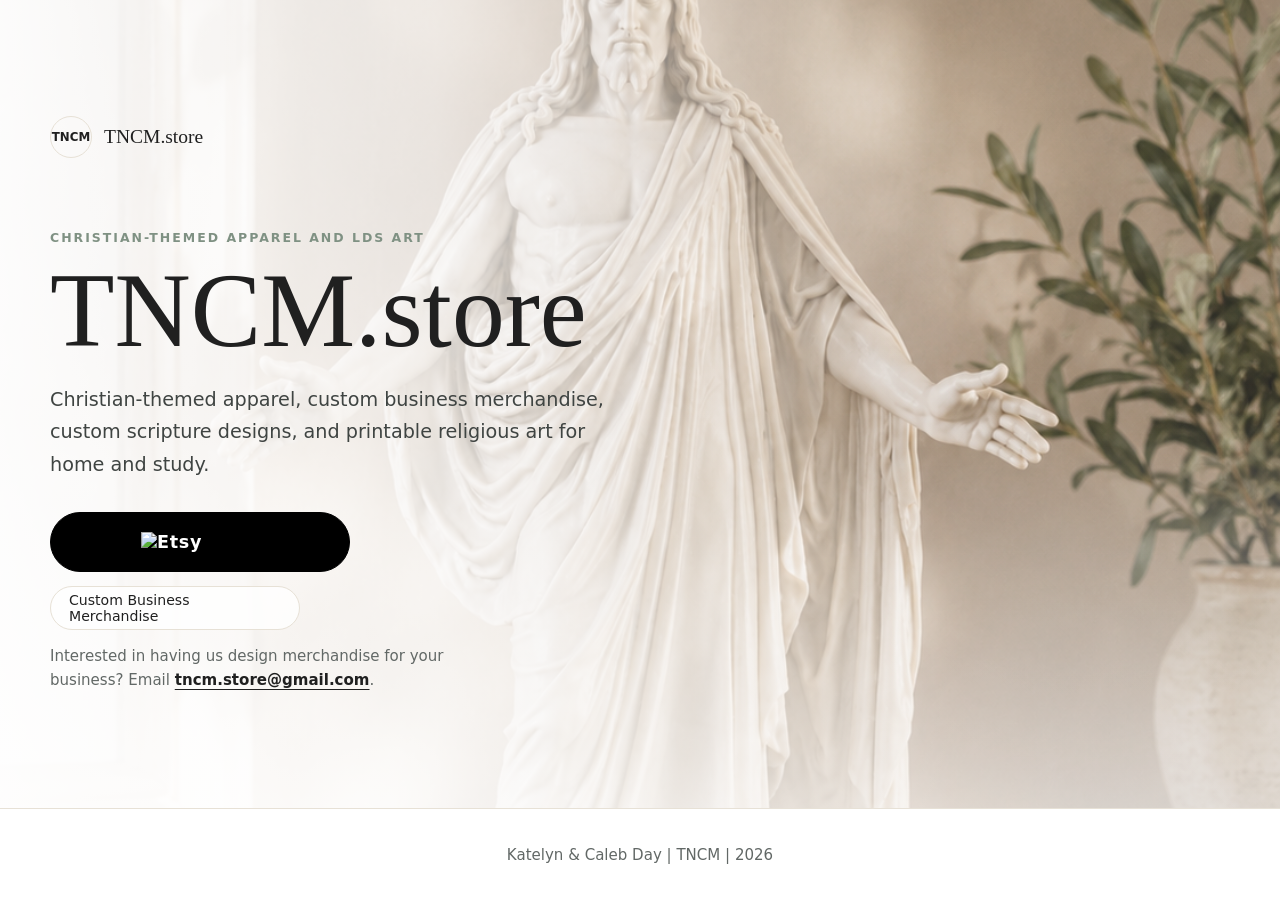
==== commit 242a683c: "Move giveaway Etsy link to FSC page" ====
--- a/index.html
+++ b/index.html
@@ -49,7 +49,6 @@
               <img src="https://upload.wikimedia.org/wikipedia/commons/thumb/8/89/Etsy_logo.svg/1280px-Etsy_logo.svg.png" alt="Etsy">
             </a>
             <a class="button secondary printify-button" href="https://tncm.printify.me/" target="_blank" rel="noopener">Custom Business Merchandise</a>
-            <a class="button secondary fsc-landing-button" href="fsc/">June FSC Giveaway</a>
             <p class="merch-note">Interested in having us design merchandise for your business? Email <a href="mailto:tncm.store@gmail.com">tncm.store@gmail.com</a>.</p>
           </div>
         </div>
--- a/assets/styles.css
+++ b/assets/styles.css
@@ -352,15 +352,6 @@
   font-size: 0.88rem;
 }
 
-.landing-actions .fsc-landing-button {
-  width: min(100%, 250px);
-  min-height: 44px;
-  padding: 0 18px;
-  border-color: rgba(195, 163, 95, 0.7);
-  background: rgba(255, 252, 244, 0.9);
-  font-size: 0.88rem;
-}
-
 .merch-note {
   width: min(100%, 460px);
   max-width: 460px;
@@ -662,7 +653,7 @@
 .fsc-layout {
   width: calc(100% - 32px);
   max-width: var(--max);
-  min-height: calc(100svh - var(--header));
+  min-height: 100svh;
   margin: 0 auto;
   padding: 72px 0 88px;
   display: grid;
@@ -724,6 +715,24 @@
   color: var(--ink);
   font-weight: 700;
   text-underline-offset: 3px;
+}
+
+.fsc-etsy-button {
+  width: min(100%, 248px);
+  min-height: 56px;
+  margin-top: 30px;
+  border-radius: 10px;
+  padding: 0 24px;
+  justify-content: center;
+  background: #000000;
+  font-size: 0.86rem;
+  font-weight: 700;
+}
+
+.fsc-etsy-button img {
+  width: 74px;
+  height: auto;
+  filter: brightness(0) invert(1);
 }
 
 .fsc-form-card {
@@ -1363,8 +1372,11 @@
   }
 
   .landing-actions .etsy-button,
-  .landing-actions .printify-button,
-  .landing-actions .fsc-landing-button {
+  .landing-actions .printify-button {
+    width: 100%;
+  }
+
+  .fsc-etsy-button {
     width: 100%;
   }
 
